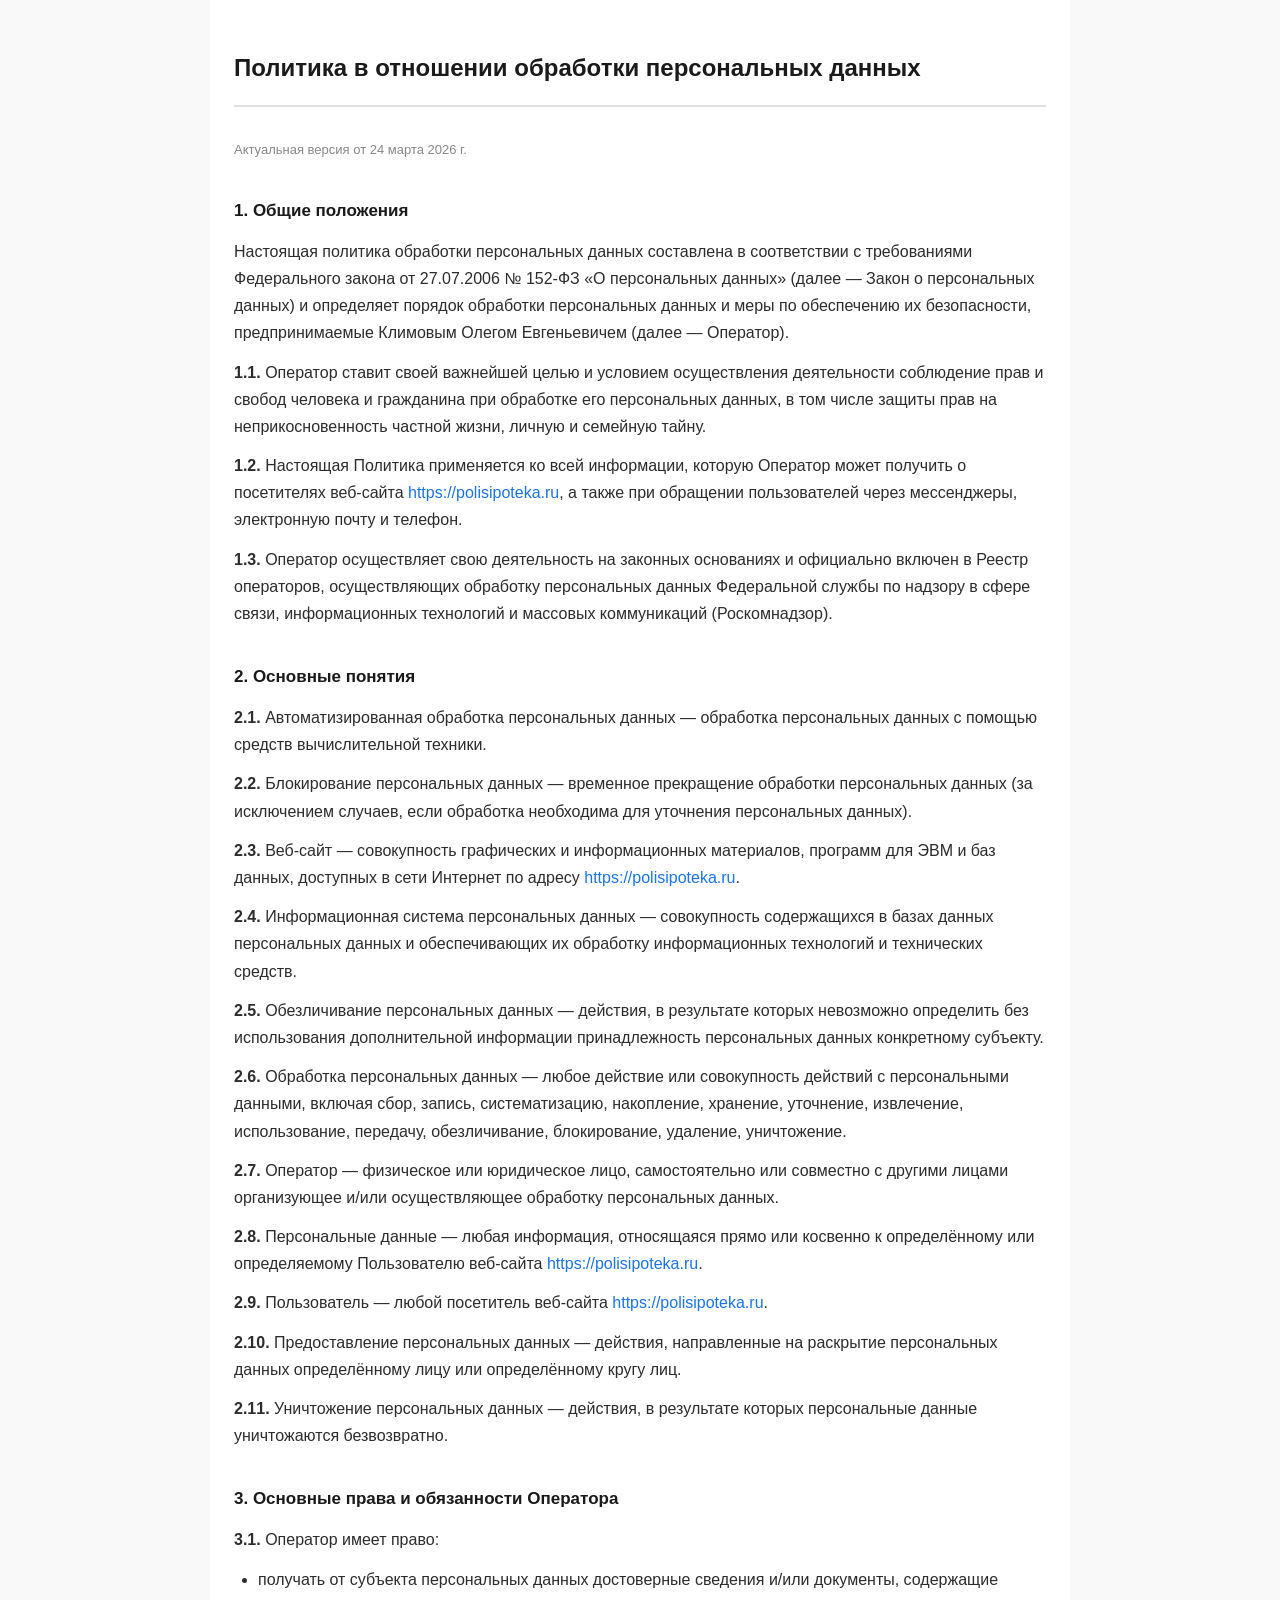
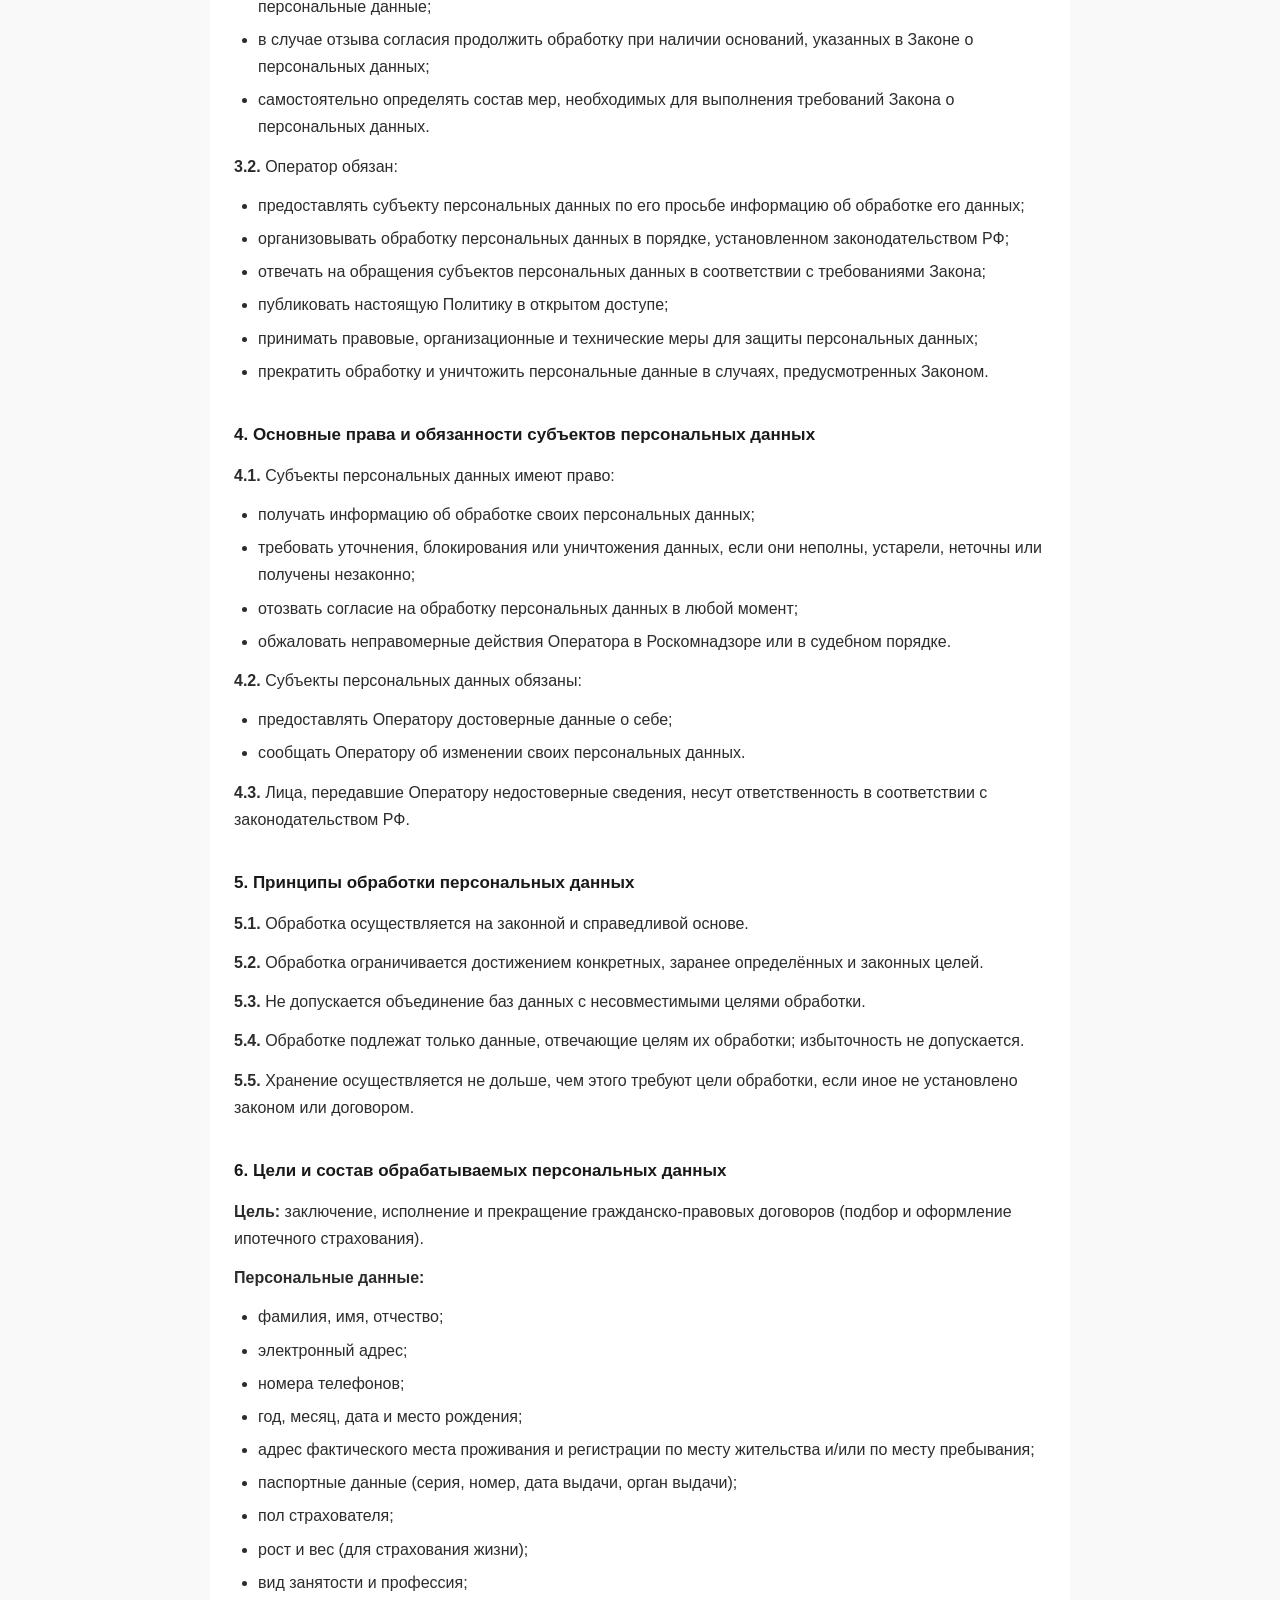
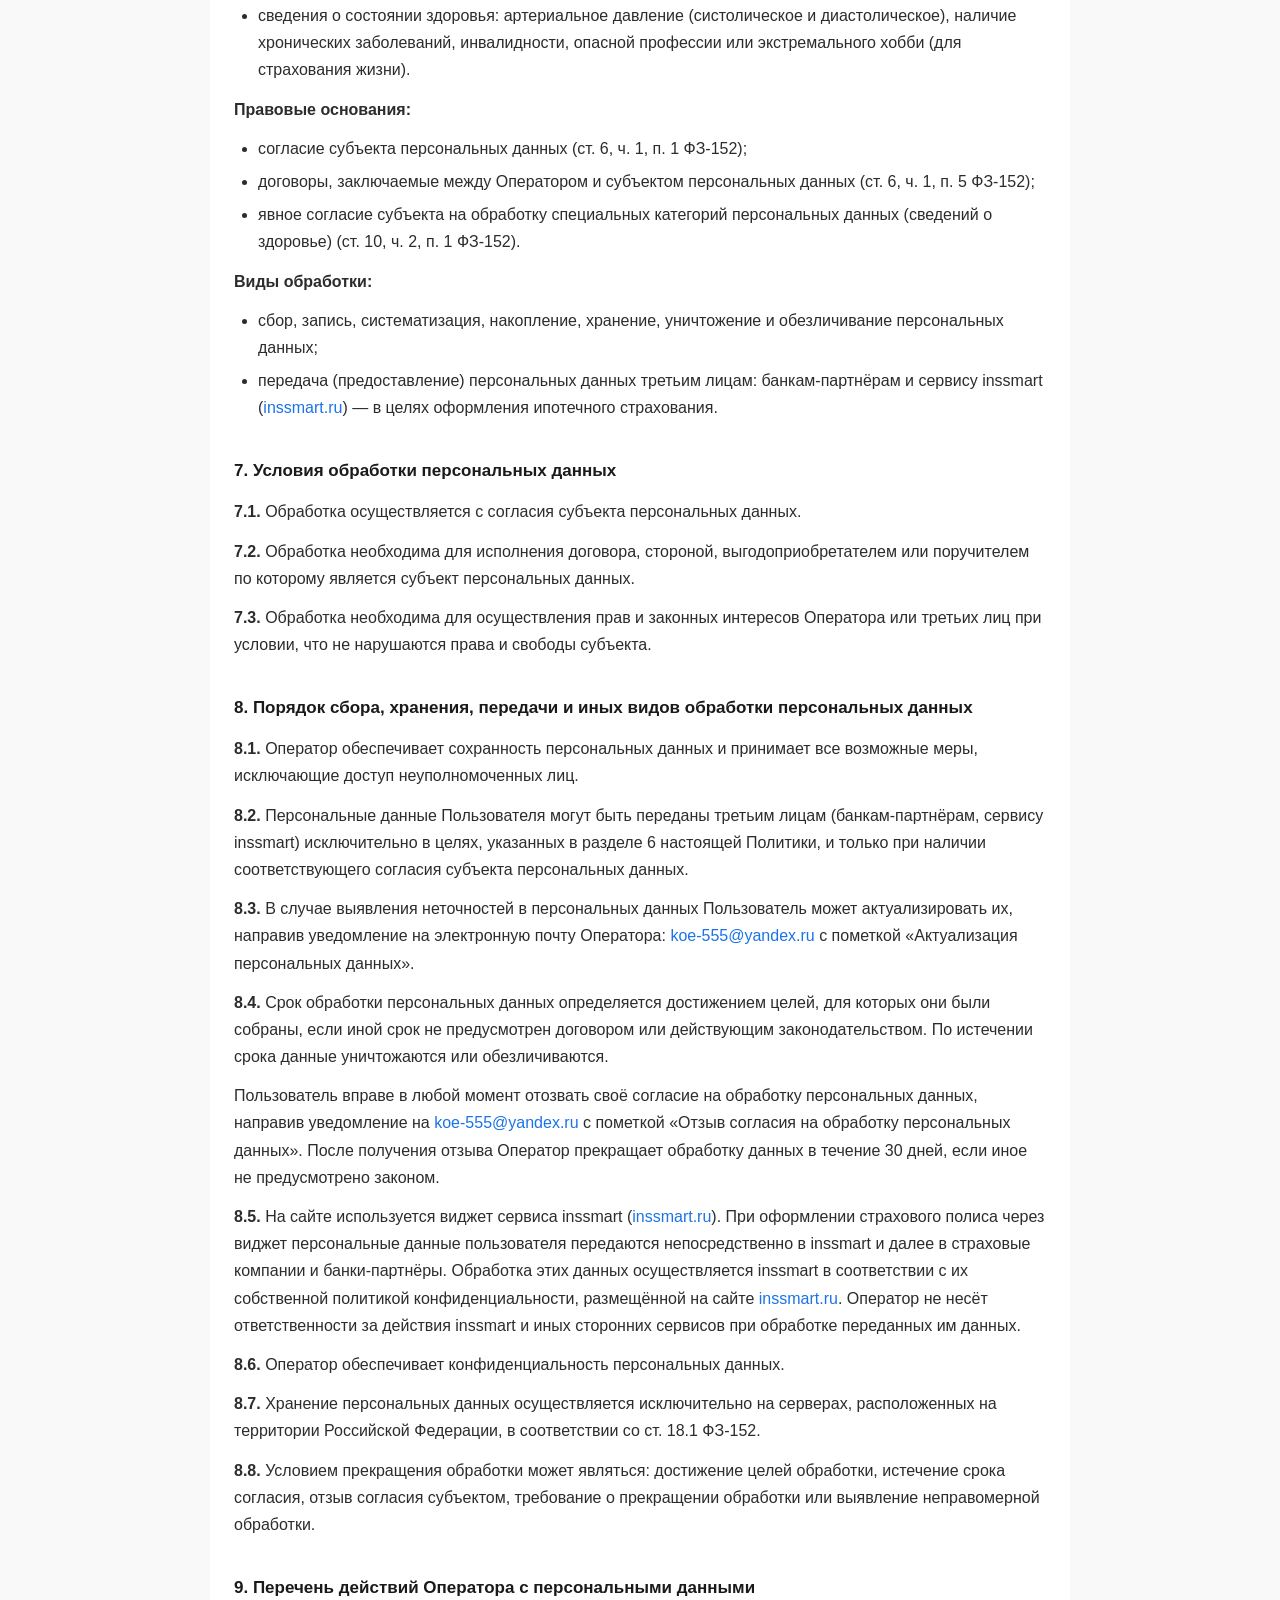
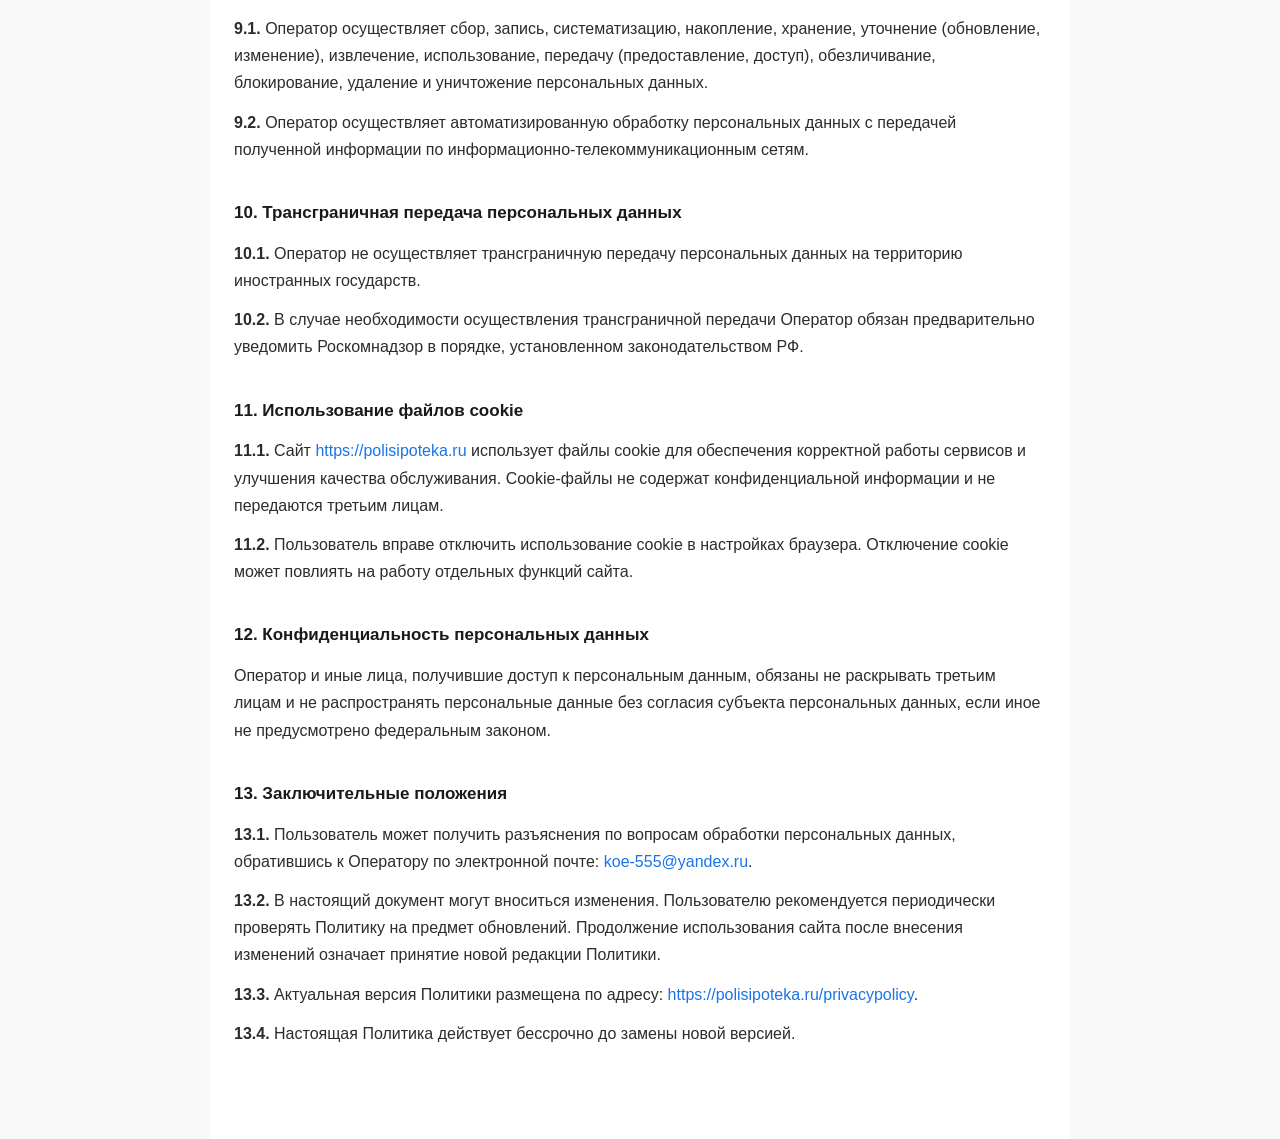
==== privacypolicy.html @ ddba8fef "Add files via upload" ====
<!DOCTYPE html>
<html lang="ru">
<head>
  <meta charset="UTF-8" />
  <meta name="viewport" content="width=device-width, initial-scale=1.0" />
  <title>Политика конфиденциальности — polisipoteka.ru</title>
  <style>
    * {
      box-sizing: border-box;
      margin: 0;
      padding: 0;
    }

    body {
      font-family: 'Segoe UI', Arial, sans-serif;
      font-size: 16px;
      line-height: 1.7;
      color: #2c2c2c;
      background: #f9f9f9;
    }

    .container {
      max-width: 860px;
      margin: 0 auto;
      padding: 48px 24px 80px;
      background: #fff;
    }

    h1 {
      font-size: 24px;
      font-weight: 700;
      margin-bottom: 32px;
      color: #1a1a1a;
      border-bottom: 2px solid #e0e0e0;
      padding-bottom: 16px;
    }

    h2 {
      font-size: 17px;
      font-weight: 700;
      margin-top: 36px;
      margin-bottom: 12px;
      color: #1a1a1a;
    }

    p {
      margin-bottom: 12px;
    }

    ul {
      margin: 8px 0 12px 24px;
    }

    ul li {
      margin-bottom: 6px;
    }

    a {
      color: #1a73e8;
      text-decoration: none;
    }

    a:hover {
      text-decoration: underline;
    }

    .updated {
      font-size: 13px;
      color: #888;
      margin-bottom: 32px;
    }
  </style>
</head>
<body>
  <div class="container">

    <h1>Политика в отношении обработки персональных данных</h1>
    <p class="updated">Актуальная версия от 24 марта 2026 г.</p>

    <h2>1. Общие положения</h2>
    <p>Настоящая политика обработки персональных данных составлена в соответствии с требованиями Федерального закона от 27.07.2006 № 152-ФЗ «О персональных данных» (далее — Закон о персональных данных) и определяет порядок обработки персональных данных и меры по обеспечению их безопасности, предпринимаемые Климовым Олегом Евгеньевичем (далее — Оператор).</p>
    <p><strong>1.1.</strong> Оператор ставит своей важнейшей целью и условием осуществления деятельности соблюдение прав и свобод человека и гражданина при обработке его персональных данных, в том числе защиты прав на неприкосновенность частной жизни, личную и семейную тайну.</p>
    <p><strong>1.2.</strong> Настоящая Политика применяется ко всей информации, которую Оператор может получить о посетителях веб-сайта <a href="https://polisipoteka.ru" target="_blank">https://polisipoteka.ru</a>, а также при обращении пользователей через мессенджеры, электронную почту и телефон.</p>
    <p><strong>1.3.</strong> Оператор осуществляет свою деятельность на законных основаниях и официально включен в Реестр операторов, осуществляющих обработку персональных данных Федеральной службы по надзору в сфере связи, информационных технологий и массовых коммуникаций (Роскомнадзор).</p>


    <h2>2. Основные понятия</h2>
    <p><strong>2.1.</strong> Автоматизированная обработка персональных данных — обработка персональных данных с помощью средств вычислительной техники.</p>
    <p><strong>2.2.</strong> Блокирование персональных данных — временное прекращение обработки персональных данных (за исключением случаев, если обработка необходима для уточнения персональных данных).</p>
    <p><strong>2.3.</strong> Веб-сайт — совокупность графических и информационных материалов, программ для ЭВМ и баз данных, доступных в сети Интернет по адресу <a href="https://polisipoteka.ru" target="_blank">https://polisipoteka.ru</a>.</p>
    <p><strong>2.4.</strong> Информационная система персональных данных — совокупность содержащихся в базах данных персональных данных и обеспечивающих их обработку информационных технологий и технических средств.</p>
    <p><strong>2.5.</strong> Обезличивание персональных данных — действия, в результате которых невозможно определить без использования дополнительной информации принадлежность персональных данных конкретному субъекту.</p>
    <p><strong>2.6.</strong> Обработка персональных данных — любое действие или совокупность действий с персональными данными, включая сбор, запись, систематизацию, накопление, хранение, уточнение, извлечение, использование, передачу, обезличивание, блокирование, удаление, уничтожение.</p>
    <p><strong>2.7.</strong> Оператор — физическое или юридическое лицо, самостоятельно или совместно с другими лицами организующее и/или осуществляющее обработку персональных данных.</p>
    <p><strong>2.8.</strong> Персональные данные — любая информация, относящаяся прямо или косвенно к определённому или определяемому Пользователю веб-сайта <a href="https://polisipoteka.ru" target="_blank">https://polisipoteka.ru</a>.</p>
    <p><strong>2.9.</strong> Пользователь — любой посетитель веб-сайта <a href="https://polisipoteka.ru" target="_blank">https://polisipoteka.ru</a>.</p>
    <p><strong>2.10.</strong> Предоставление персональных данных — действия, направленные на раскрытие персональных данных определённому лицу или определённому кругу лиц.</p>
    <p><strong>2.11.</strong> Уничтожение персональных данных — действия, в результате которых персональные данные уничтожаются безвозвратно.</p>

    <h2>3. Основные права и обязанности Оператора</h2>
    <p><strong>3.1.</strong> Оператор имеет право:</p>
    <ul>
      <li>получать от субъекта персональных данных достоверные сведения и/или документы, содержащие персональные данные;</li>
      <li>в случае отзыва согласия продолжить обработку при наличии оснований, указанных в Законе о персональных данных;</li>
      <li>самостоятельно определять состав мер, необходимых для выполнения требований Закона о персональных данных.</li>
    </ul>
    <p><strong>3.2.</strong> Оператор обязан:</p>
    <ul>
      <li>предоставлять субъекту персональных данных по его просьбе информацию об обработке его данных;</li>
      <li>организовывать обработку персональных данных в порядке, установленном законодательством РФ;</li>
      <li>отвечать на обращения субъектов персональных данных в соответствии с требованиями Закона;</li>
      <li>публиковать настоящую Политику в открытом доступе;</li>
      <li>принимать правовые, организационные и технические меры для защиты персональных данных;</li>
      <li>прекратить обработку и уничтожить персональные данные в случаях, предусмотренных Законом.</li>
    </ul>

    <h2>4. Основные права и обязанности субъектов персональных данных</h2>
    <p><strong>4.1.</strong> Субъекты персональных данных имеют право:</p>
    <ul>
      <li>получать информацию об обработке своих персональных данных;</li>
      <li>требовать уточнения, блокирования или уничтожения данных, если они неполны, устарели, неточны или получены незаконно;</li>
      <li>отозвать согласие на обработку персональных данных в любой момент;</li>
      <li>обжаловать неправомерные действия Оператора в Роскомнадзоре или в судебном порядке.</li>
    </ul>
    <p><strong>4.2.</strong> Субъекты персональных данных обязаны:</p>
    <ul>
      <li>предоставлять Оператору достоверные данные о себе;</li>
      <li>сообщать Оператору об изменении своих персональных данных.</li>
    </ul>
    <p><strong>4.3.</strong> Лица, передавшие Оператору недостоверные сведения, несут ответственность в соответствии с законодательством РФ.</p>

    <h2>5. Принципы обработки персональных данных</h2>
    <p><strong>5.1.</strong> Обработка осуществляется на законной и справедливой основе.</p>
    <p><strong>5.2.</strong> Обработка ограничивается достижением конкретных, заранее определённых и законных целей.</p>
    <p><strong>5.3.</strong> Не допускается объединение баз данных с несовместимыми целями обработки.</p>
    <p><strong>5.4.</strong> Обработке подлежат только данные, отвечающие целям их обработки; избыточность не допускается.</p>
    <p><strong>5.5.</strong> Хранение осуществляется не дольше, чем этого требуют цели обработки, если иное не установлено законом или договором.</p>

    <h2>6. Цели и состав обрабатываемых персональных данных</h2>
    <p><strong>Цель:</strong> заключение, исполнение и прекращение гражданско-правовых договоров (подбор и оформление ипотечного страхования).</p>
    <p><strong>Персональные данные:</strong></p>
    <ul>
      <li>фамилия, имя, отчество;</li>
      <li>электронный адрес;</li>
      <li>номера телефонов;</li>
      <li>год, месяц, дата и место рождения;</li>
      <li>адрес фактического места проживания и регистрации по месту жительства и/или по месту пребывания;</li>
      <li>паспортные данные (серия, номер, дата выдачи, орган выдачи);</li>
      <li>пол страхователя;</li>
      <li>рост и вес (для страхования жизни);</li>
      <li>вид занятости и профессия;</li>
      <li>сведения о состоянии здоровья: артериальное давление (систолическое и диастолическое), наличие хронических заболеваний, инвалидности, опасной профессии или экстремального хобби (для страхования жизни).</li>
    </ul>
    <p><strong>Правовые основания:</strong></p>
    <ul>
      <li>согласие субъекта персональных данных (ст. 6, ч. 1, п. 1 ФЗ-152);</li>
      <li>договоры, заключаемые между Оператором и субъектом персональных данных (ст. 6, ч. 1, п. 5 ФЗ-152);</li>
      <li>явное согласие субъекта на обработку специальных категорий персональных данных (сведений о здоровье) (ст. 10, ч. 2, п. 1 ФЗ-152).</li>
    </ul>
    <p><strong>Виды обработки:</strong></p>
    <ul>
      <li>сбор, запись, систематизация, накопление, хранение, уничтожение и обезличивание персональных данных;</li>
      <li>передача (предоставление) персональных данных третьим лицам: банкам-партнёрам и сервису inssmart (<a href="https://inssmart.ru" target="_blank">inssmart.ru</a>) — в целях оформления ипотечного страхования.</li>
    </ul>

    <h2>7. Условия обработки персональных данных</h2>
    <p><strong>7.1.</strong> Обработка осуществляется с согласия субъекта персональных данных.</p>
    <p><strong>7.2.</strong> Обработка необходима для исполнения договора, стороной, выгодоприобретателем или поручителем по которому является субъект персональных данных.</p>
    <p><strong>7.3.</strong> Обработка необходима для осуществления прав и законных интересов Оператора или третьих лиц при условии, что не нарушаются права и свободы субъекта.</p>

    <h2>8. Порядок сбора, хранения, передачи и иных видов обработки персональных данных</h2>
    <p><strong>8.1.</strong> Оператор обеспечивает сохранность персональных данных и принимает все возможные меры, исключающие доступ неуполномоченных лиц.</p>
    <p><strong>8.2.</strong> Персональные данные Пользователя могут быть переданы третьим лицам (банкам-партнёрам, сервису inssmart) исключительно в целях, указанных в разделе 6 настоящей Политики, и только при наличии соответствующего согласия субъекта персональных данных.</p>
    <p><strong>8.3.</strong> В случае выявления неточностей в персональных данных Пользователь может актуализировать их, направив уведомление на электронную почту Оператора: <a href="mailto:koe-555@yandex.ru">koe-555@yandex.ru</a> с пометкой «Актуализация персональных данных».</p>
    <p><strong>8.4.</strong> Срок обработки персональных данных определяется достижением целей, для которых они были собраны, если иной срок не предусмотрен договором или действующим законодательством. По истечении срока данные уничтожаются или обезличиваются.</p>
    <p>Пользователь вправе в любой момент отозвать своё согласие на обработку персональных данных, направив уведомление на <a href="mailto:koe-555@yandex.ru">koe-555@yandex.ru</a> с пометкой «Отзыв согласия на обработку персональных данных». После получения отзыва Оператор прекращает обработку данных в течение 30 дней, если иное не предусмотрено законом.</p>
    <p><strong>8.5.</strong> На сайте используется виджет сервиса inssmart (<a href="https://inssmart.ru" target="_blank">inssmart.ru</a>). При оформлении страхового полиса через виджет персональные данные пользователя передаются непосредственно в inssmart и далее в страховые компании и банки-партнёры. Обработка этих данных осуществляется inssmart в соответствии с их собственной политикой конфиденциальности, размещённой на сайте <a href="https://inssmart.ru" target="_blank">inssmart.ru</a>. Оператор не несёт ответственности за действия inssmart и иных сторонних сервисов при обработке переданных им данных.</p>
    <p><strong>8.6.</strong> Оператор обеспечивает конфиденциальность персональных данных.</p>
    <p><strong>8.7.</strong> Хранение персональных данных осуществляется исключительно на серверах, расположенных на территории Российской Федерации, в соответствии со ст. 18.1 ФЗ-152.</p>
    <p><strong>8.8.</strong> Условием прекращения обработки может являться: достижение целей обработки, истечение срока согласия, отзыв согласия субъектом, требование о прекращении обработки или выявление неправомерной обработки.</p>

    <h2>9. Перечень действий Оператора с персональными данными</h2>
    <p><strong>9.1.</strong> Оператор осуществляет сбор, запись, систематизацию, накопление, хранение, уточнение (обновление, изменение), извлечение, использование, передачу (предоставление, доступ), обезличивание, блокирование, удаление и уничтожение персональных данных.</p>
    <p><strong>9.2.</strong> Оператор осуществляет автоматизированную обработку персональных данных с передачей полученной информации по информационно-телекоммуникационным сетям.</p>

    <h2>10. Трансграничная передача персональных данных</h2>
    <p><strong>10.1.</strong> Оператор не осуществляет трансграничную передачу персональных данных на территорию иностранных государств.</p>
    <p><strong>10.2.</strong> В случае необходимости осуществления трансграничной передачи Оператор обязан предварительно уведомить Роскомнадзор в порядке, установленном законодательством РФ.</p>

    <h2>11. Использование файлов cookie</h2>
    <p><strong>11.1.</strong> Сайт <a href="https://polisipoteka.ru" target="_blank">https://polisipoteka.ru</a> использует файлы cookie для обеспечения корректной работы сервисов и улучшения качества обслуживания. Cookie-файлы не содержат конфиденциальной информации и не передаются третьим лицам.</p>
    <p><strong>11.2.</strong> Пользователь вправе отключить использование cookie в настройках браузера. Отключение cookie может повлиять на работу отдельных функций сайта.</p>

    <h2>12. Конфиденциальность персональных данных</h2>
    <p>Оператор и иные лица, получившие доступ к персональным данным, обязаны не раскрывать третьим лицам и не распространять персональные данные без согласия субъекта персональных данных, если иное не предусмотрено федеральным законом.</p>

    <h2>13. Заключительные положения</h2>
    <p><strong>13.1.</strong> Пользователь может получить разъяснения по вопросам обработки персональных данных, обратившись к Оператору по электронной почте: <a href="mailto:koe-555@yandex.ru">koe-555@yandex.ru</a>.</p>
    <p><strong>13.2.</strong> В настоящий документ могут вноситься изменения. Пользователю рекомендуется периодически проверять Политику на предмет обновлений. Продолжение использования сайта после внесения изменений означает принятие новой редакции Политики.</p>
    <p><strong>13.3.</strong> Актуальная версия Политики размещена по адресу: <a href="https://polisipoteka.ru/privacypolicy">https://polisipoteka.ru/privacypolicy</a>.</p>
    <p><strong>13.4.</strong> Настоящая Политика действует бессрочно до замены новой версией.</p>

  </div>
</body>
</html>
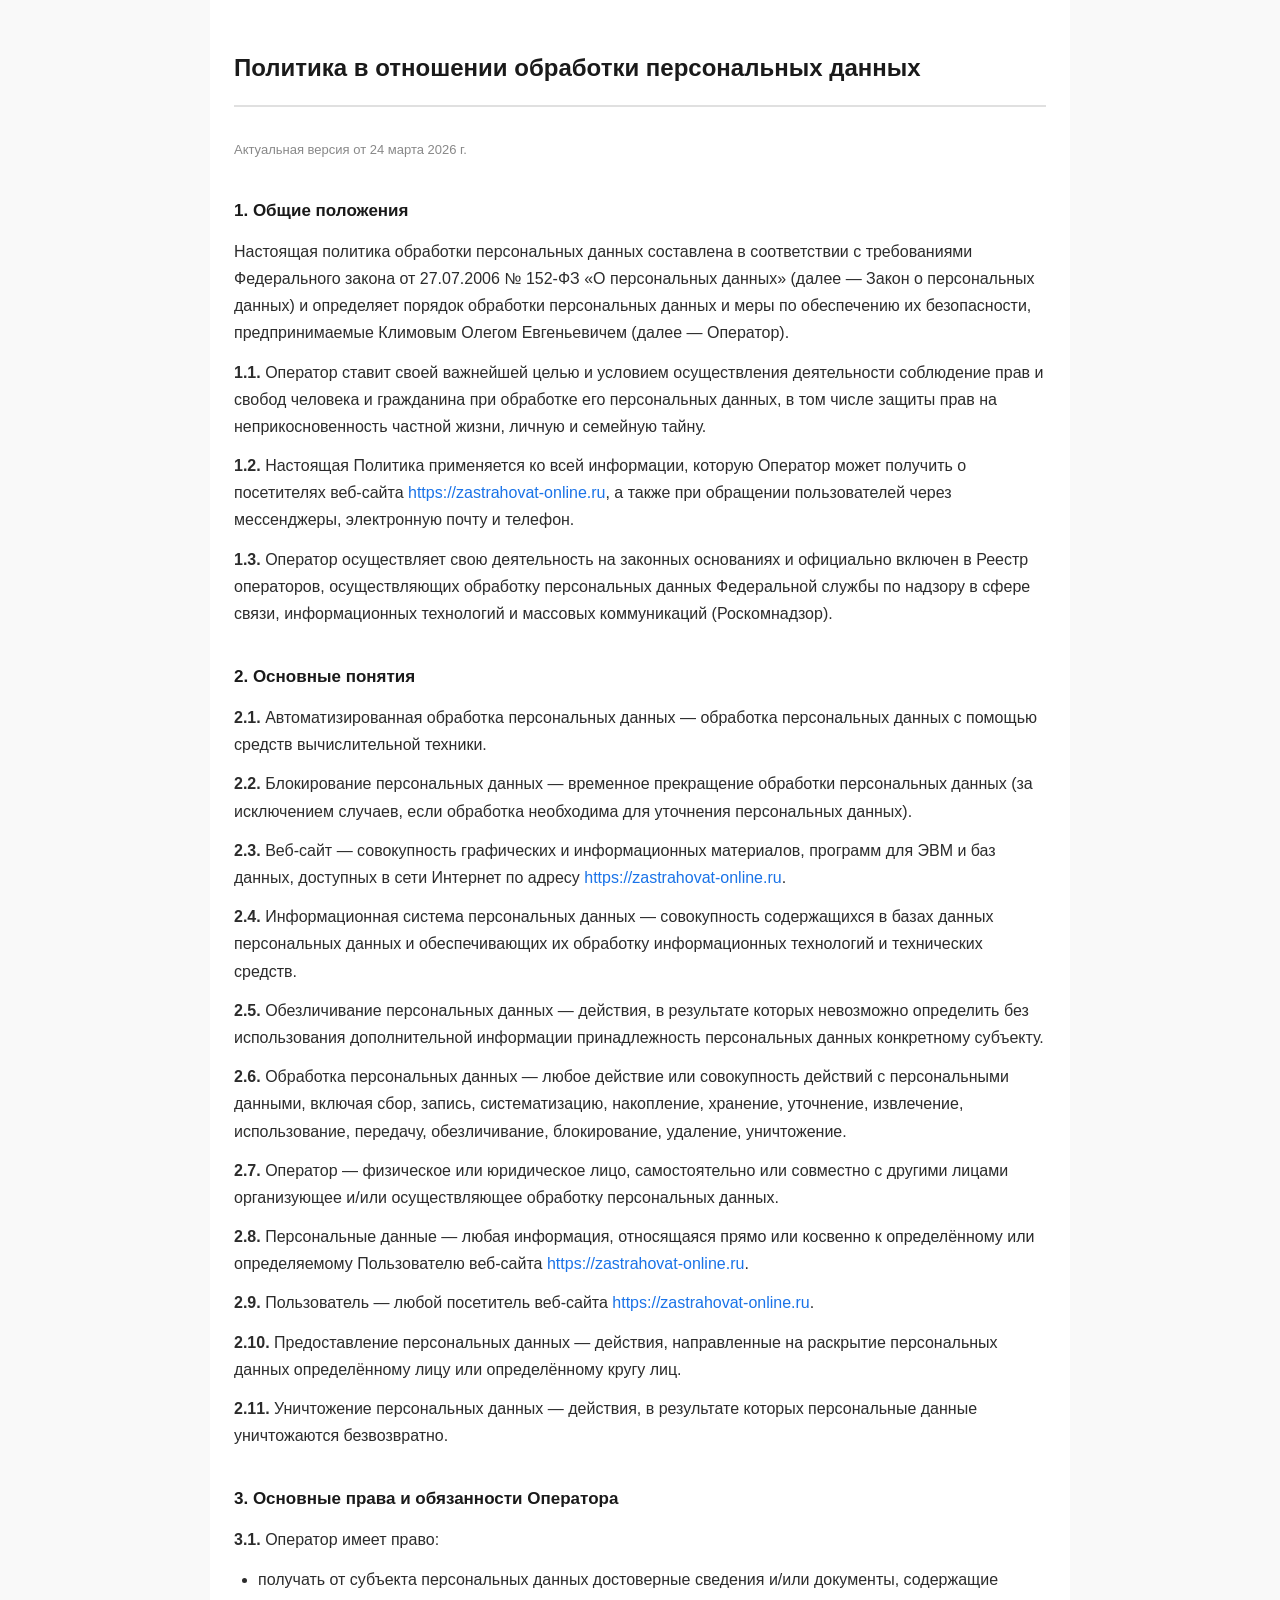
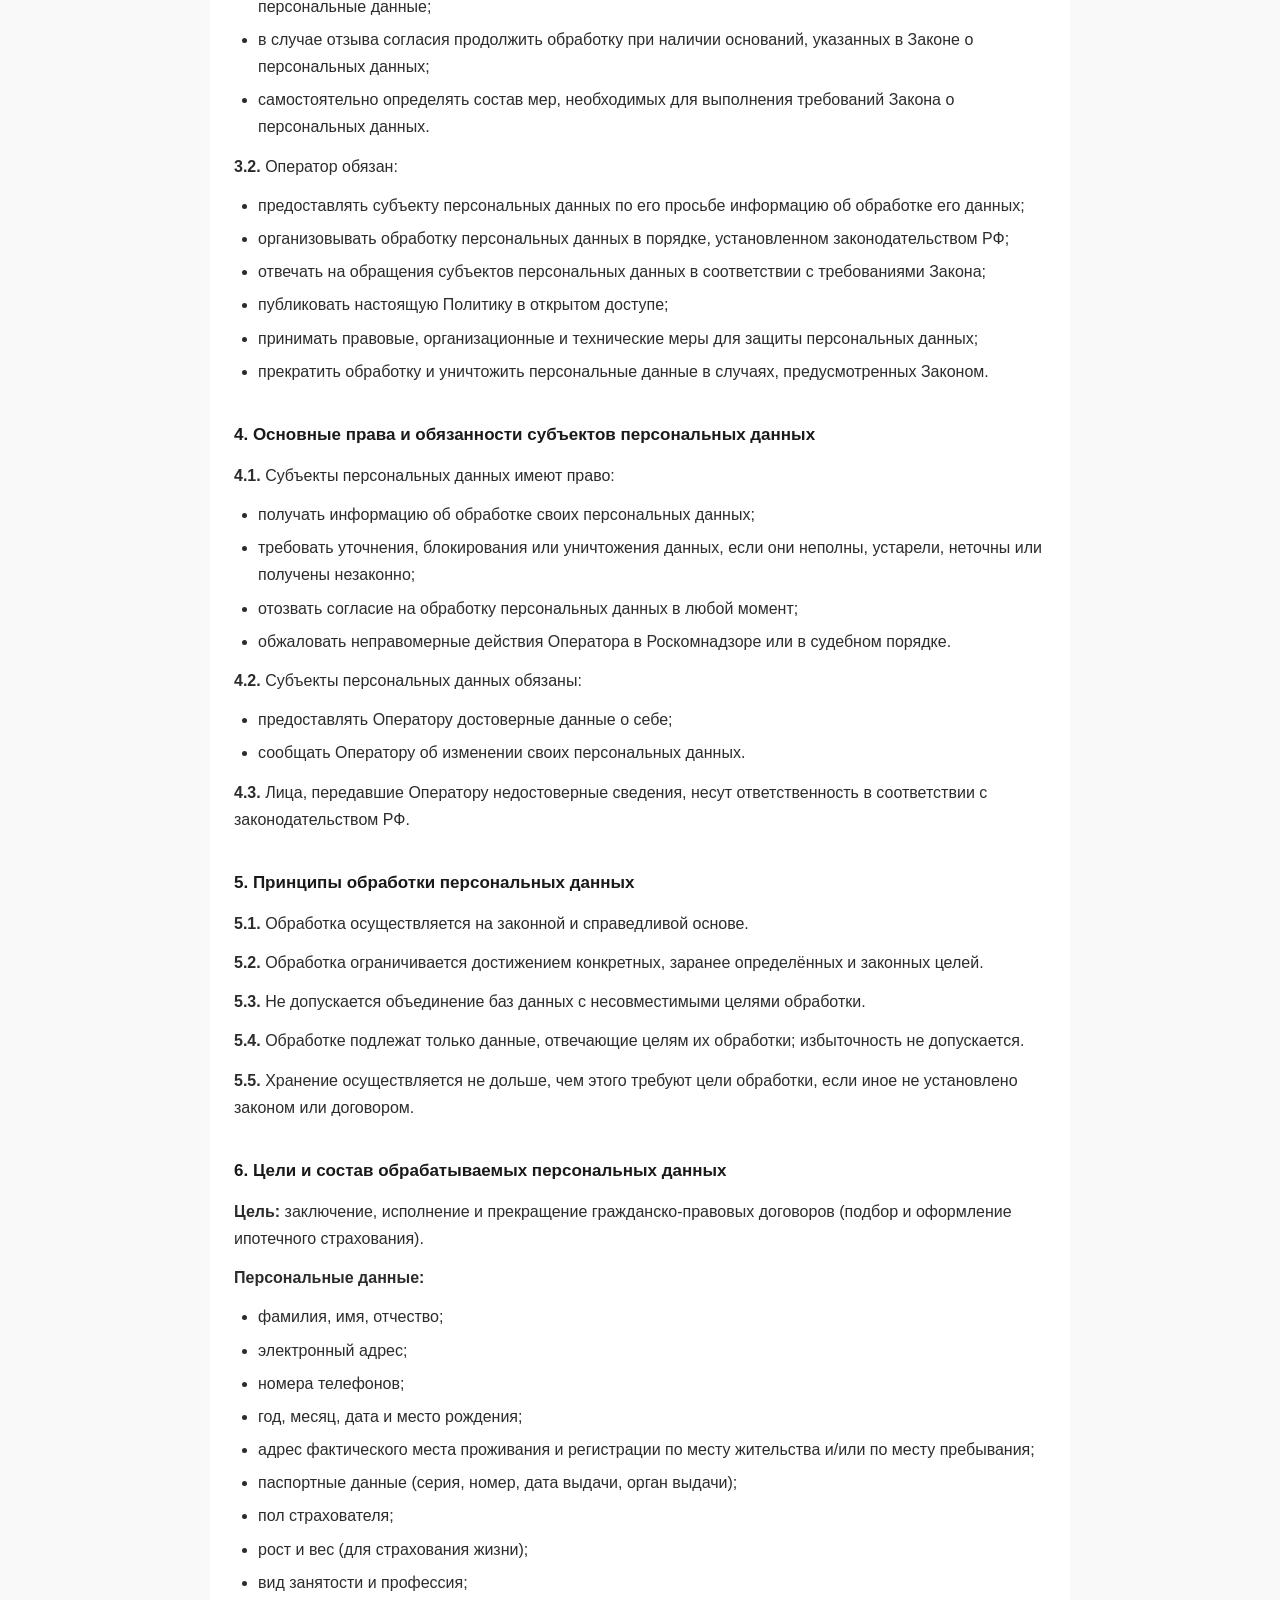
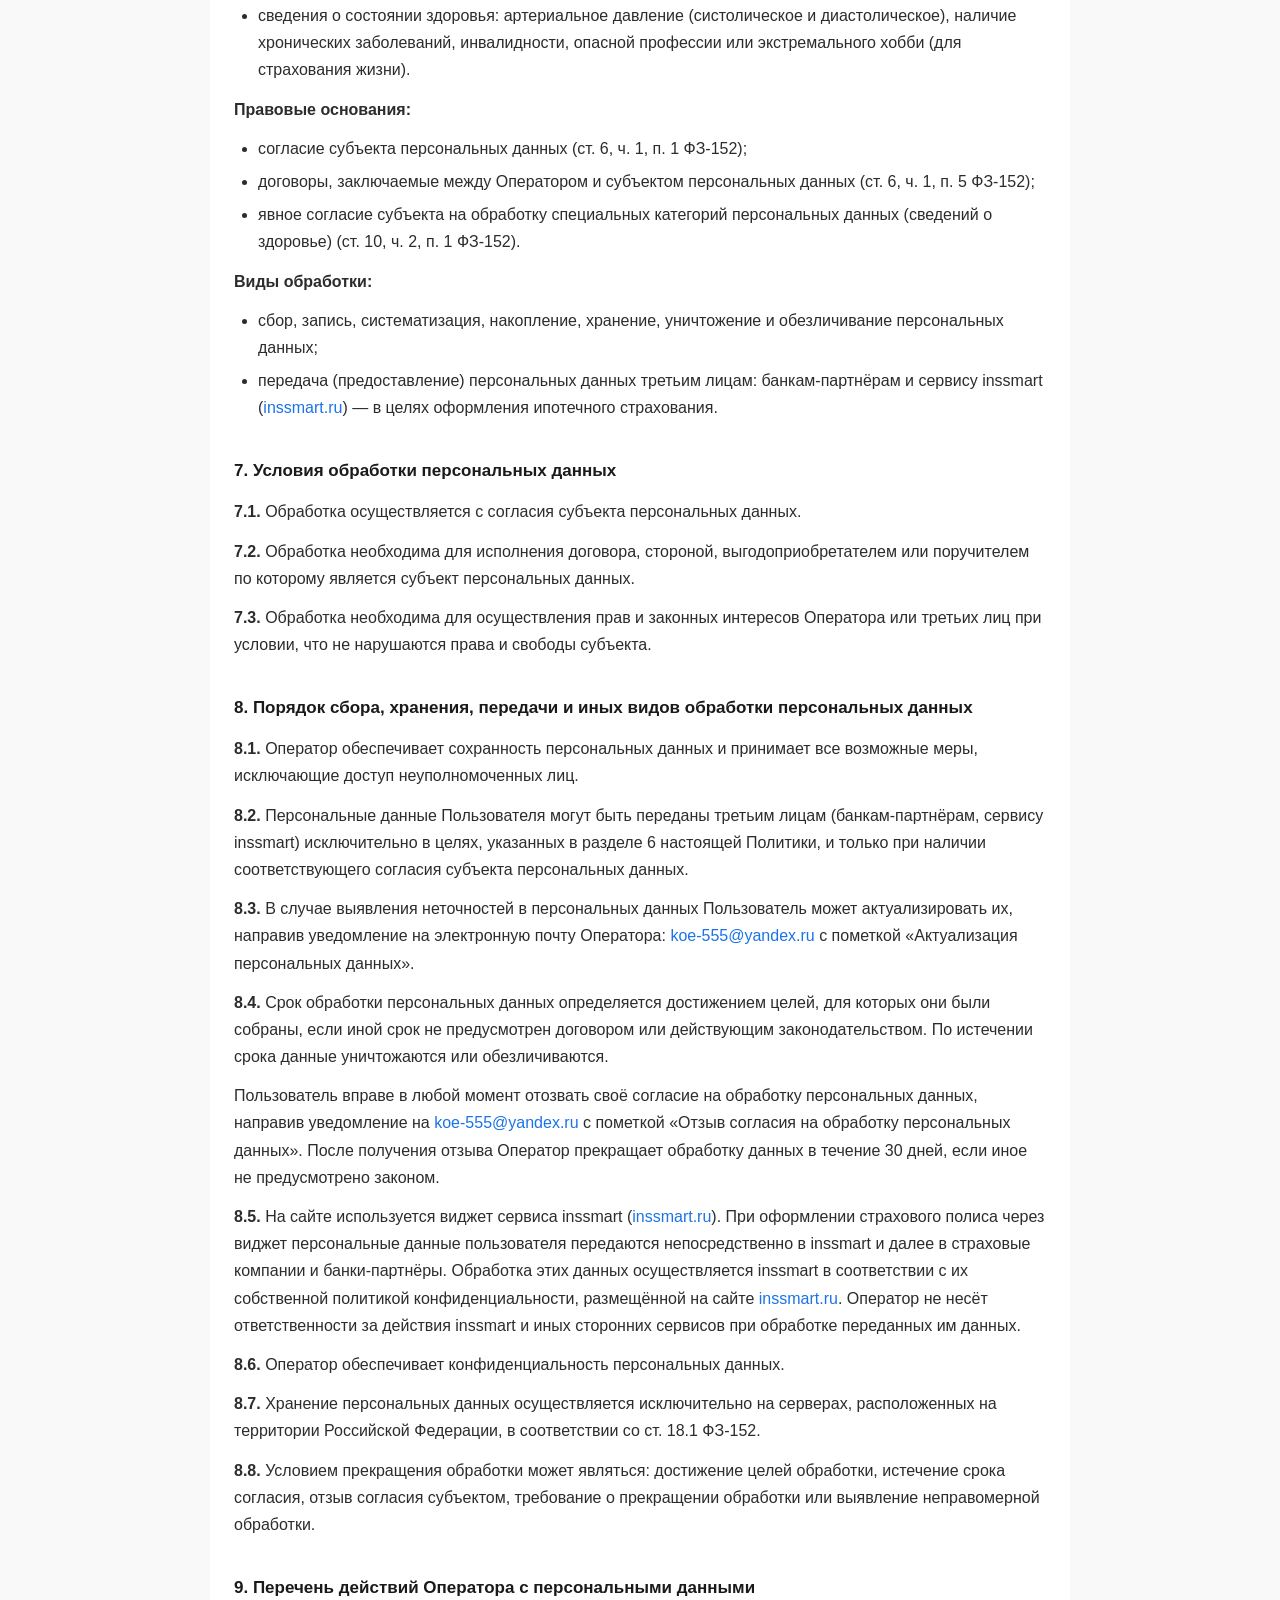
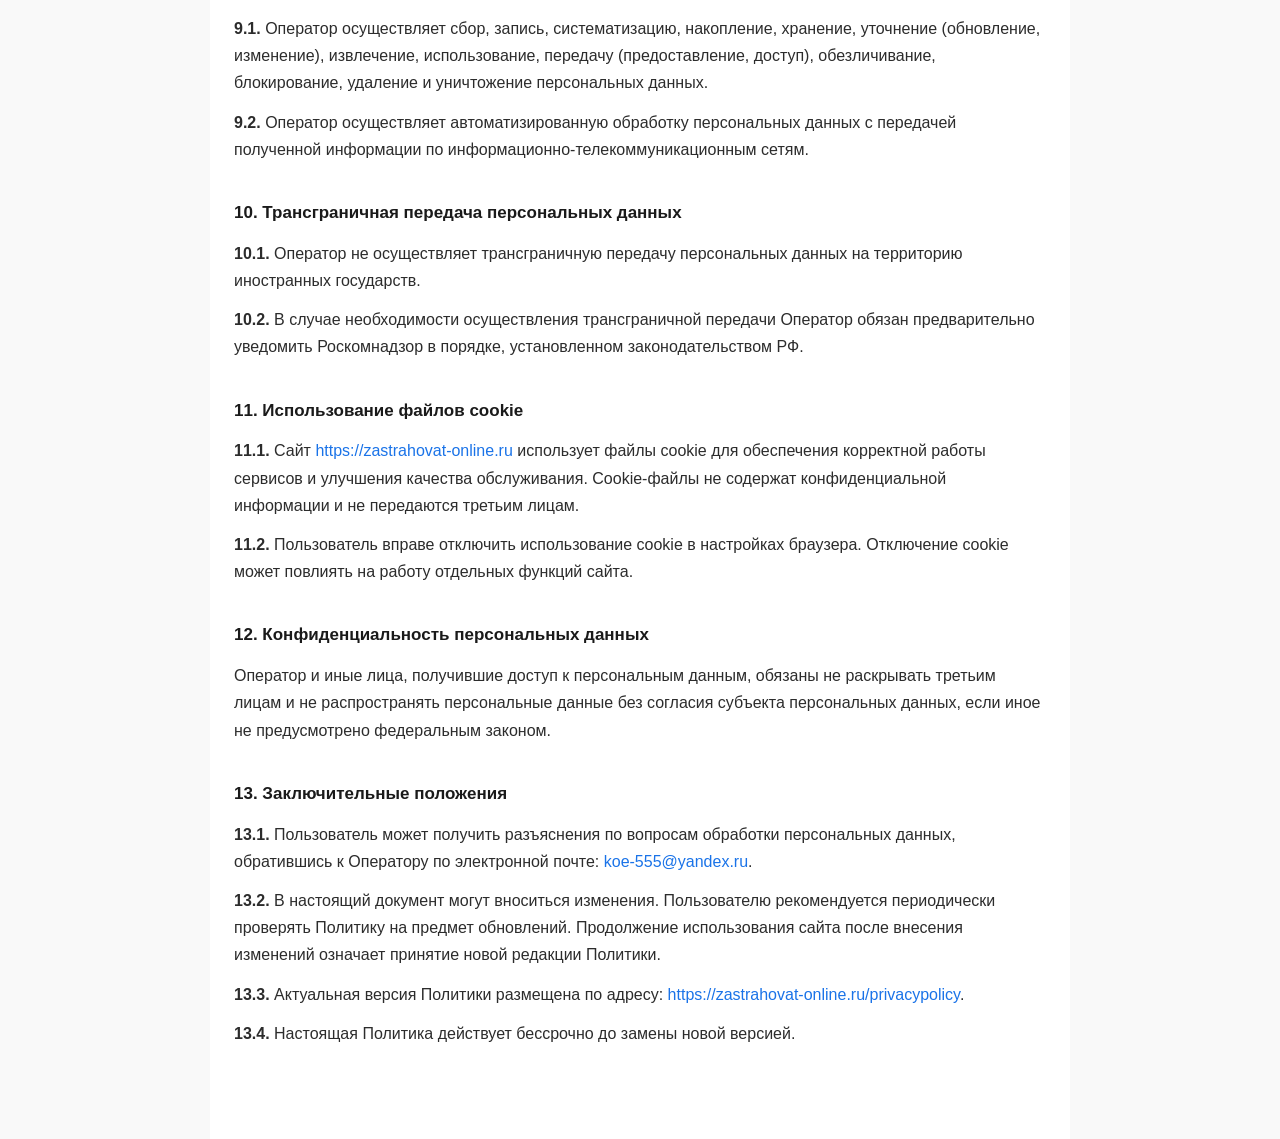
==== commit 8bae394a: "Add files via upload" ====
--- a/privacypolicy.html
+++ b/privacypolicy.html
@@ -3,7 +3,7 @@
 <head>
   <meta charset="UTF-8" />
   <meta name="viewport" content="width=device-width, initial-scale=1.0" />
-  <title>Политика конфиденциальности — polisipoteka.ru</title>
+  <title>Политика конфиденциальности — zastrahovat-online.ru</title>
   <style>
     * {
       box-sizing: border-box;
@@ -80,20 +80,20 @@
     <h2>1. Общие положения</h2>
     <p>Настоящая политика обработки персональных данных составлена в соответствии с требованиями Федерального закона от 27.07.2006 № 152-ФЗ «О персональных данных» (далее — Закон о персональных данных) и определяет порядок обработки персональных данных и меры по обеспечению их безопасности, предпринимаемые Климовым Олегом Евгеньевичем (далее — Оператор).</p>
     <p><strong>1.1.</strong> Оператор ставит своей важнейшей целью и условием осуществления деятельности соблюдение прав и свобод человека и гражданина при обработке его персональных данных, в том числе защиты прав на неприкосновенность частной жизни, личную и семейную тайну.</p>
-    <p><strong>1.2.</strong> Настоящая Политика применяется ко всей информации, которую Оператор может получить о посетителях веб-сайта <a href="https://polisipoteka.ru" target="_blank">https://polisipoteka.ru</a>, а также при обращении пользователей через мессенджеры, электронную почту и телефон.</p>
+    <p><strong>1.2.</strong> Настоящая Политика применяется ко всей информации, которую Оператор может получить о посетителях веб-сайта <a href="https://zastrahovat-online.ru" target="_blank">https://zastrahovat-online.ru</a>, а также при обращении пользователей через мессенджеры, электронную почту и телефон.</p>
     <p><strong>1.3.</strong> Оператор осуществляет свою деятельность на законных основаниях и официально включен в Реестр операторов, осуществляющих обработку персональных данных Федеральной службы по надзору в сфере связи, информационных технологий и массовых коммуникаций (Роскомнадзор).</p>
 
 
     <h2>2. Основные понятия</h2>
     <p><strong>2.1.</strong> Автоматизированная обработка персональных данных — обработка персональных данных с помощью средств вычислительной техники.</p>
     <p><strong>2.2.</strong> Блокирование персональных данных — временное прекращение обработки персональных данных (за исключением случаев, если обработка необходима для уточнения персональных данных).</p>
-    <p><strong>2.3.</strong> Веб-сайт — совокупность графических и информационных материалов, программ для ЭВМ и баз данных, доступных в сети Интернет по адресу <a href="https://polisipoteka.ru" target="_blank">https://polisipoteka.ru</a>.</p>
+    <p><strong>2.3.</strong> Веб-сайт — совокупность графических и информационных материалов, программ для ЭВМ и баз данных, доступных в сети Интернет по адресу <a href="https://zastrahovat-online.ru" target="_blank">https://zastrahovat-online.ru</a>.</p>
     <p><strong>2.4.</strong> Информационная система персональных данных — совокупность содержащихся в базах данных персональных данных и обеспечивающих их обработку информационных технологий и технических средств.</p>
     <p><strong>2.5.</strong> Обезличивание персональных данных — действия, в результате которых невозможно определить без использования дополнительной информации принадлежность персональных данных конкретному субъекту.</p>
     <p><strong>2.6.</strong> Обработка персональных данных — любое действие или совокупность действий с персональными данными, включая сбор, запись, систематизацию, накопление, хранение, уточнение, извлечение, использование, передачу, обезличивание, блокирование, удаление, уничтожение.</p>
     <p><strong>2.7.</strong> Оператор — физическое или юридическое лицо, самостоятельно или совместно с другими лицами организующее и/или осуществляющее обработку персональных данных.</p>
-    <p><strong>2.8.</strong> Персональные данные — любая информация, относящаяся прямо или косвенно к определённому или определяемому Пользователю веб-сайта <a href="https://polisipoteka.ru" target="_blank">https://polisipoteka.ru</a>.</p>
-    <p><strong>2.9.</strong> Пользователь — любой посетитель веб-сайта <a href="https://polisipoteka.ru" target="_blank">https://polisipoteka.ru</a>.</p>
+    <p><strong>2.8.</strong> Персональные данные — любая информация, относящаяся прямо или косвенно к определённому или определяемому Пользователю веб-сайта <a href="https://zastrahovat-online.ru" target="_blank">https://zastrahovat-online.ru</a>.</p>
+    <p><strong>2.9.</strong> Пользователь — любой посетитель веб-сайта <a href="https://zastrahovat-online.ru" target="_blank">https://zastrahovat-online.ru</a>.</p>
     <p><strong>2.10.</strong> Предоставление персональных данных — действия, направленные на раскрытие персональных данных определённому лицу или определённому кругу лиц.</p>
     <p><strong>2.11.</strong> Уничтожение персональных данных — действия, в результате которых персональные данные уничтожаются безвозвратно.</p>
 
@@ -188,7 +188,7 @@
     <p><strong>10.2.</strong> В случае необходимости осуществления трансграничной передачи Оператор обязан предварительно уведомить Роскомнадзор в порядке, установленном законодательством РФ.</p>
 
     <h2>11. Использование файлов cookie</h2>
-    <p><strong>11.1.</strong> Сайт <a href="https://polisipoteka.ru" target="_blank">https://polisipoteka.ru</a> использует файлы cookie для обеспечения корректной работы сервисов и улучшения качества обслуживания. Cookie-файлы не содержат конфиденциальной информации и не передаются третьим лицам.</p>
+    <p><strong>11.1.</strong> Сайт <a href="https://zastrahovat-online.ru" target="_blank">https://zastrahovat-online.ru</a> использует файлы cookie для обеспечения корректной работы сервисов и улучшения качества обслуживания. Cookie-файлы не содержат конфиденциальной информации и не передаются третьим лицам.</p>
     <p><strong>11.2.</strong> Пользователь вправе отключить использование cookie в настройках браузера. Отключение cookie может повлиять на работу отдельных функций сайта.</p>
 
     <h2>12. Конфиденциальность персональных данных</h2>
@@ -197,7 +197,7 @@
     <h2>13. Заключительные положения</h2>
     <p><strong>13.1.</strong> Пользователь может получить разъяснения по вопросам обработки персональных данных, обратившись к Оператору по электронной почте: <a href="mailto:koe-555@yandex.ru">koe-555@yandex.ru</a>.</p>
     <p><strong>13.2.</strong> В настоящий документ могут вноситься изменения. Пользователю рекомендуется периодически проверять Политику на предмет обновлений. Продолжение использования сайта после внесения изменений означает принятие новой редакции Политики.</p>
-    <p><strong>13.3.</strong> Актуальная версия Политики размещена по адресу: <a href="https://polisipoteka.ru/privacypolicy">https://polisipoteka.ru/privacypolicy</a>.</p>
+    <p><strong>13.3.</strong> Актуальная версия Политики размещена по адресу: <a href="https://zastrahovat-online.ru/privacypolicy">https://zastrahovat-online.ru/privacypolicy</a>.</p>
     <p><strong>13.4.</strong> Настоящая Политика действует бессрочно до замены новой версией.</p>
 
   </div>
